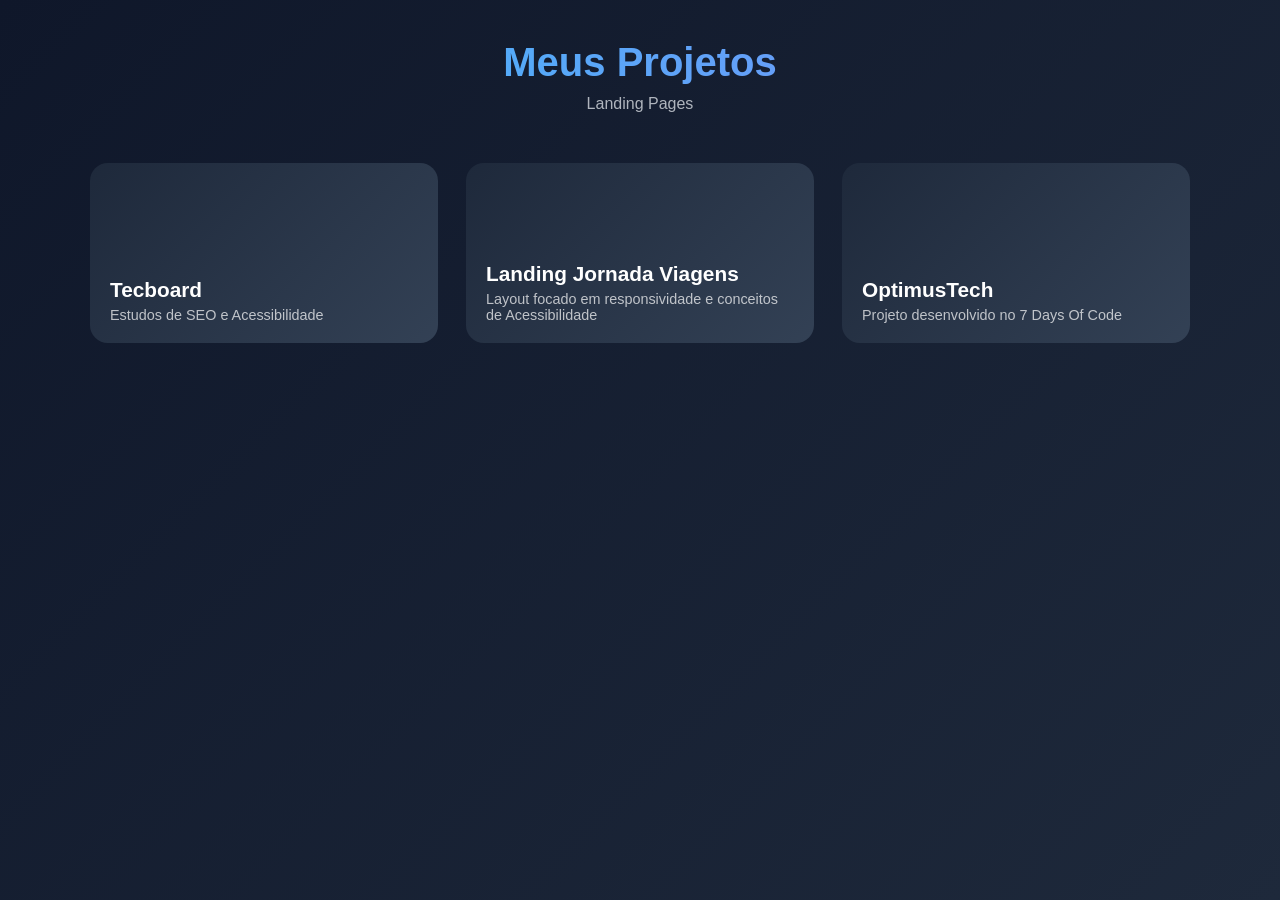
==== index.html @ 57f097b0 "Criando o header da aplicacao" ====
<!DOCTYPE html>
<html lang="pt-br">

<head>
    <meta charset="UTF-8">
    <title>Minhas Landing Pages</title>
    <meta name="viewport" content="width=device-width, initial-scale=1.0">

    <link rel="stylesheet" href="style.css">
</head>

<body>

    <header>
        <h1>Meus Projetos</h1>
        <p>Landing Pages</p>
    </header>

    <main class="grid">

        <a href="tecboard/index.html" class="card">
            <div class="card-content">
                <h2>Tecboard</h2>
                <p>Estudos de SEO e Acessibilidade</p>
            </div>
        </a>

        <a href="jornadaViagens/index.html" class="card">
            <div class="card-content">
                <h2>Landing Jornada Viagens</h2>
                <p>Layout focado em responsividade e conceitos de Acessibilidade</p>
            </div>
        </a>

        <a href="7days-job-board/index.html" class="card">
            <div class="card-content">
                <h2>OptimusTech</h2>
                <p>Projeto desenvolvido no 7 Days Of Code</p>
            </div>
        </a>

    </main>

</body>

</html>
---- style.css ----
/* Reset */
* {
    margin: 0;
    padding: 0;
    box-sizing: border-box;
    font-family: 'Segoe UI', sans-serif;
}

/* Fundo com gradiente suave */
body {
    background: linear-gradient(135deg, #0f172a, #1e293b);
    color: #f1f5f9;
    min-height: 100vh;
    padding: 40px 20px;
}

/* Header */
header {
    text-align: center;
    margin-bottom: 50px;
}

header h1 {
    font-size: 2.5rem;
    margin-bottom: 10px;
    background: linear-gradient(90deg, #38bdf8, #818cf8);
    -webkit-background-clip: text;
    -webkit-text-fill-color: transparent;
}

header p {
    opacity: 0.7;
}

/* Grid */
.grid {
    max-width: 1100px;
    margin: 0 auto;
    display: grid;
    grid-template-columns: repeat(auto-fit, minmax(260px, 1fr));
    gap: 28px;
}

/* Card */
.card {
    position: relative;
    height: 180px;
    border-radius: 18px;
    overflow: hidden;
    text-decoration: none;
    color: white;
    background: linear-gradient(135deg, #1e293b, #334155);
    transition: all 0.3s ease;
    display: flex;
    align-items: flex-end;
    padding: 20px;
}

/* Glow suave */
.card::before {
    content: "";
    position: absolute;
    inset: 0;
    background: radial-gradient(circle at top left, rgba(56, 189, 248, 0.25), transparent);
    opacity: 0;
    transition: 0.3s;
}

/* Hover */
.card:hover {
    transform: translateY(-8px) scale(1.02);
}

.card:hover::before {
    opacity: 1;
}

/* Conteúdo */
.card-content h2 {
    font-size: 1.3rem;
    margin-bottom: 5px;
}

.card-content p {
    font-size: 0.9rem;
    opacity: 0.7;
}

/* Responsivo */
@media (max-width: 600px) {
    header h1 {
        font-size: 2rem;
    }

    .card {
        height: 150px;
    }
}
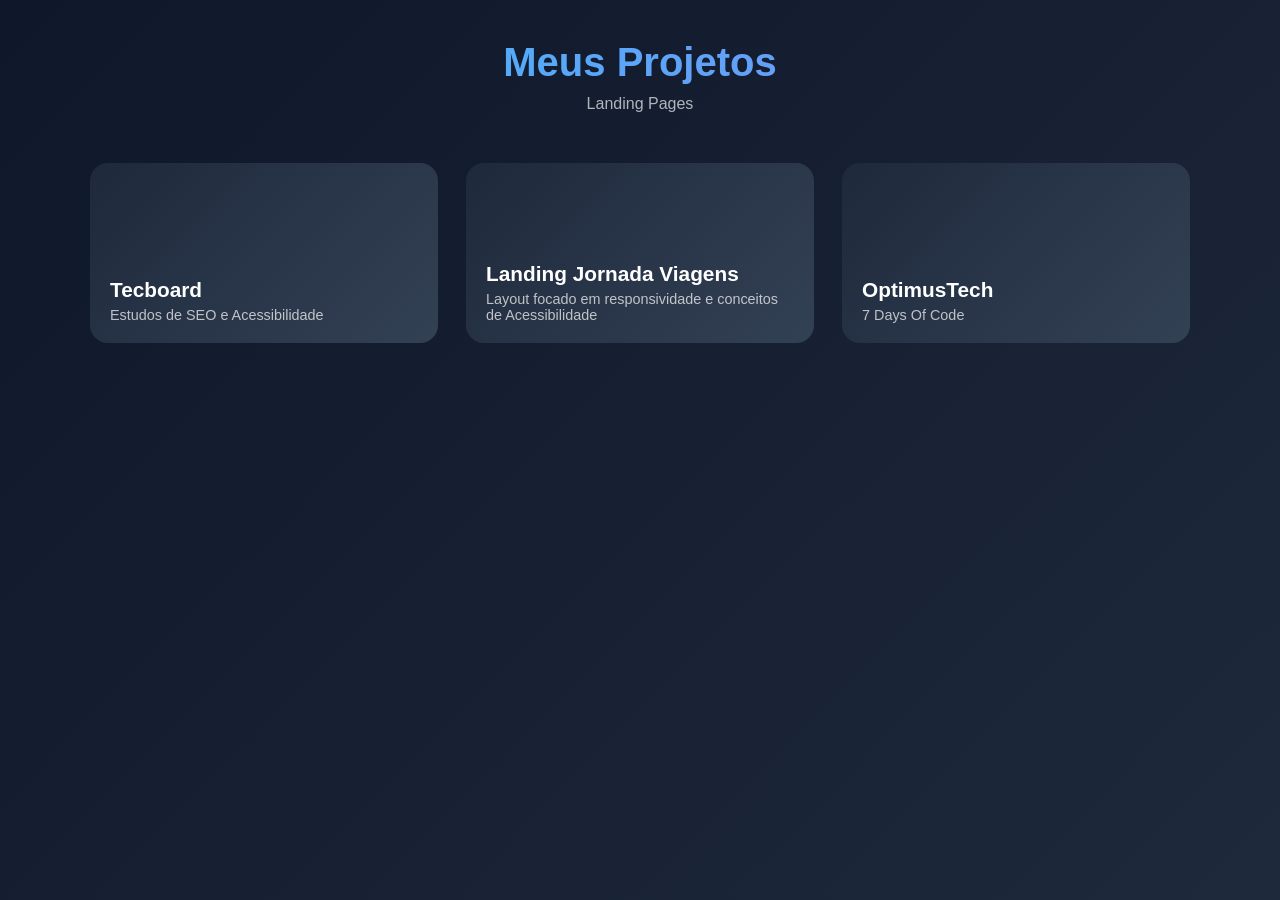
==== commit 767946fe: "Criando o header da aplicacao" ====
--- a/index.html
+++ b/index.html
@@ -35,9 +35,10 @@
         <a href="7days-job-board/index.html" class="card">
             <div class="card-content">
                 <h2>OptimusTech</h2>
-                <p>Projeto desenvolvido no 7 Days Of Code</p>
+                <p>7 Days Of Code</p>
             </div>
         </a>
+
 
     </main>
 
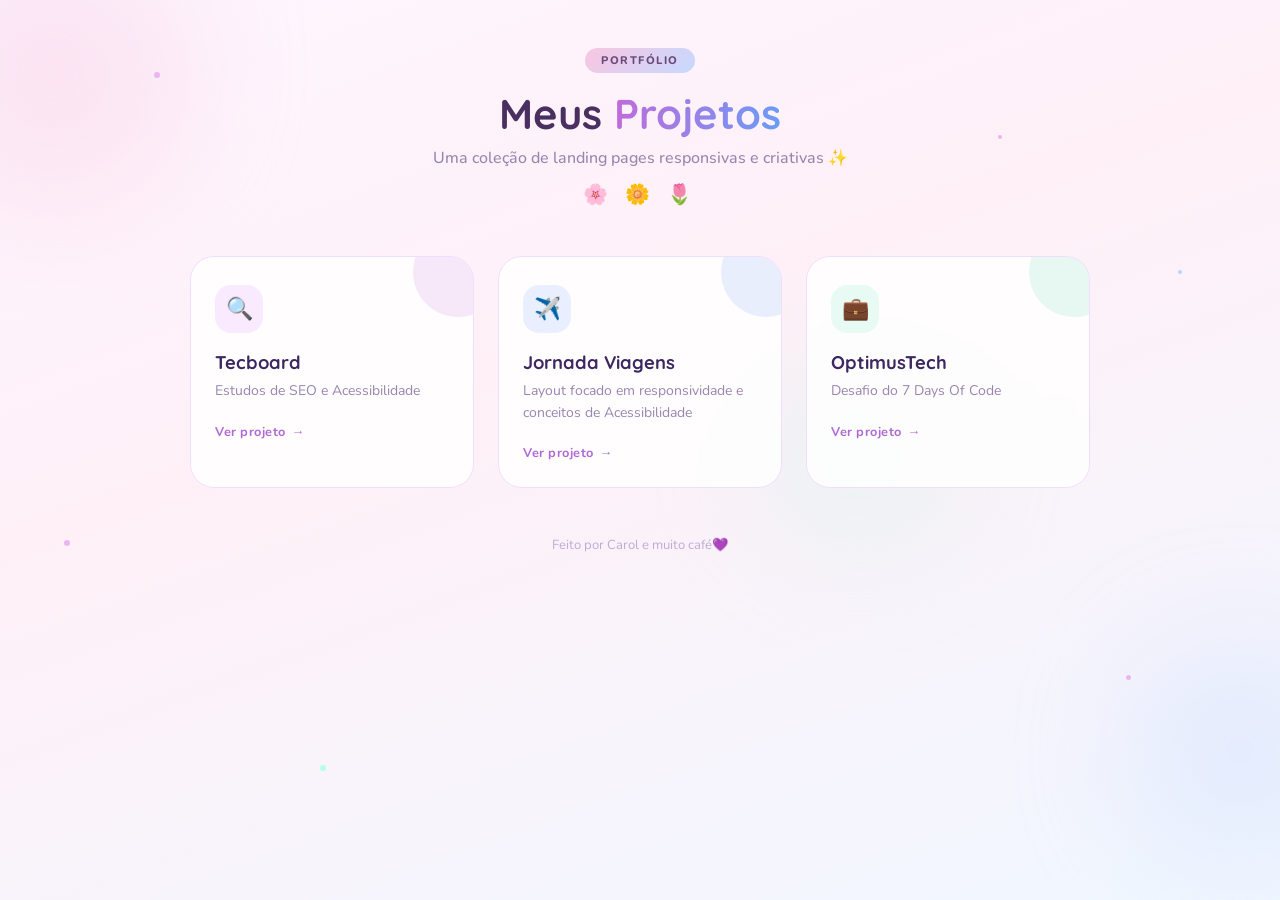
==== commit 4ee775a9: "Pagina inicial de landing pages" ====
--- a/index.html
+++ b/index.html
@@ -1,47 +1,68 @@
-<!DOCTYPE html>
+<!doctype html>
 <html lang="pt-br">
 
 <head>
-    <meta charset="UTF-8">
+    <meta charset="UTF-8" />
     <title>Minhas Landing Pages</title>
-    <meta name="viewport" content="width=device-width, initial-scale=1.0">
-
-    <link rel="stylesheet" href="style.css">
+    <meta name="viewport" content="width=device-width, initial-scale=1.0" />
+    <link rel="preconnect" href="https://fonts.googleapis.com" />
+    <link
+        href="https://fonts.googleapis.com/css2?family=Nunito:wght@400;600;700;800&family=Quicksand:wght@500;600;700&display=swap"
+        rel="stylesheet" />
+    <link rel="stylesheet" href="style.css" />
 </head>
 
 <body>
+    <div class="deco-blob blob1"></div>
+    <div class="deco-blob blob2"></div>
+    <div class="deco-blob blob3"></div>
+
+    <div class="stars">
+        <div class="star" style="top: 8%; left: 12%; animation-delay: 0s"></div>
+        <div class="star" style="top: 15%; left: 78%; animation-delay: 0.8s; width: 4px; height: 4px;"></div>
+        <div class="star" style="top: 60%; left: 5%; animation-delay: 1.4s"></div>
+        <div class="star" style="top: 75%; left: 88%; animation-delay: 0.3s; width: 5px; height: 5px;"></div>
+        <div class="star" style="top: 30%; left: 92%; animation-delay: 2s; width: 4px; height: 4px; background: #b6d4ff;"></div>
+        <div class="star" style="top: 85%; left: 25%; animation-delay: 1s; background: #b6ffe6"></div>
+    </div>
 
     <header>
-        <h1>Meus Projetos</h1>
-        <p>Landing Pages</p>
+        <div class="header-badge">portfólio</div>
+        <h1>Meus <span class="accent">Projetos</span></h1>
+        <p>Uma coleção de landing pages responsivas e criativas ✨</p>
+        <div class="deco-flowers">🌸 🌼 🌷</div>
     </header>
 
     <main class="grid">
-
         <a href="tecboard/index.html" class="card">
+            <div class="card-icon">🔍</div>
             <div class="card-content">
                 <h2>Tecboard</h2>
                 <p>Estudos de SEO e Acessibilidade</p>
+                <span class="card-cta">Ver projeto <span class="cta-arrow">→</span></span>
             </div>
         </a>
 
         <a href="jornadaViagens/index.html" class="card">
+            <div class="card-icon">✈️</div>
             <div class="card-content">
-                <h2>Landing Jornada Viagens</h2>
+                <h2>Jornada Viagens</h2>
                 <p>Layout focado em responsividade e conceitos de Acessibilidade</p>
+                <span class="card-cta">Ver projeto <span class="cta-arrow">→</span></span>
             </div>
         </a>
 
         <a href="7days-job-board/index.html" class="card">
+            <div class="card-icon">💼</div>
             <div class="card-content">
                 <h2>OptimusTech</h2>
-                <p>7 Days Of Code</p>
+                <p>Desafio do 7 Days Of Code</p>
+                <span class="card-cta">Ver projeto <span class="cta-arrow">→</span></span>
             </div>
         </a>
-
-
     </main>
 
+    <footer>Feito por Carol e muito café💜</footer>
 </body>
 
 </html>
--- a/style.css
+++ b/style.css
@@ -1,89 +1,261 @@
 /* Reset */
-* {
+*,
+*::before,
+*::after {
     margin: 0;
     padding: 0;
     box-sizing: border-box;
-    font-family: 'Segoe UI', sans-serif;
-}
-
-/* Fundo com gradiente suave */
+}
+
 body {
-    background: linear-gradient(135deg, #0f172a, #1e293b);
-    color: #f1f5f9;
+    font-family: 'Nunito', sans-serif;
+    background: linear-gradient(160deg, #fdf6ff 0%, #fff0f7 40%, #f0f7ff 100%);
     min-height: 100vh;
-    padding: 40px 20px;
+    padding: 48px 24px 56px;
+    position: relative;
+    overflow-x: hidden;
+    color: #3d2760;
+}
+
+/* Blobs decorativos */
+.deco-blob {
+    position: fixed;
+    border-radius: 50%;
+    filter: blur(60px);
+    opacity: 0.35;
+    pointer-events: none;
+    z-index: 0;
+}
+
+.blob1 {
+    width: 280px;
+    height: 280px;
+    background: #f9c6e0;
+    top: -70px;
+    left: -90px;
+}
+
+.blob2 {
+    width: 220px;
+    height: 220px;
+    background: #c6d9ff;
+    bottom: 40px;
+    right: -70px;
+}
+
+.blob3 {
+    width: 180px;
+    height: 180px;
+    background: #c6f5e6;
+    top: 40%;
+    left: 60%;
+}
+
+/* Estrelinhas */
+.stars {
+    position: fixed;
+    inset: 0;
+    pointer-events: none;
+    z-index: 0;
+}
+
+.star {
+    position: absolute;
+    width: 6px;
+    height: 6px;
+    border-radius: 50%;
+    background: #e9b6f0;
+    animation: twinkle 3s infinite alternate;
+}
+
+@keyframes twinkle {
+    from {
+        opacity: 0.2;
+        transform: scale(0.8);
+    }
+
+    to {
+        opacity: 0.9;
+        transform: scale(1.3);
+    }
 }
 
 /* Header */
 header {
     text-align: center;
-    margin-bottom: 50px;
+    margin-bottom: 48px;
+    position: relative;
+    z-index: 1;
+}
+
+.header-badge {
+    display: inline-block;
+    background: linear-gradient(135deg, #f9c6e0, #c6d9ff);
+    color: #6b4a7a;
+    font-size: 11px;
+    font-weight: 800;
+    letter-spacing: 0.14em;
+    text-transform: uppercase;
+    padding: 5px 16px;
+    border-radius: 99px;
+    margin-bottom: 16px;
 }
 
 header h1 {
-    font-size: 2.5rem;
-    margin-bottom: 10px;
-    background: linear-gradient(90deg, #38bdf8, #818cf8);
+    font-family: 'Quicksand', sans-serif;
+    font-size: 2.6rem;
+    font-weight: 700;
+    color: #4a3060;
+    line-height: 1.2;
+    margin-bottom: 8px;
+}
+
+.accent {
+    background: linear-gradient(90deg, #c06bda, #6b9bf7);
     -webkit-background-clip: text;
     -webkit-text-fill-color: transparent;
 }
 
 header p {
-    opacity: 0.7;
+    color: #9a85b0;
+    font-size: 1rem;
+    font-weight: 500;
+}
+
+.deco-flowers {
+    margin-top: 12px;
+    font-size: 20px;
+    letter-spacing: 6px;
 }
 
 /* Grid */
 .grid {
-    max-width: 1100px;
+    max-width: 900px;
     margin: 0 auto;
     display: grid;
-    grid-template-columns: repeat(auto-fit, minmax(260px, 1fr));
-    gap: 28px;
+    grid-template-columns: repeat(auto-fit, minmax(240px, 1fr));
+    gap: 24px;
+    position: relative;
+    z-index: 1;
 }
 
 /* Card */
 .card {
-    position: relative;
-    height: 180px;
-    border-radius: 18px;
+    background: rgba(255, 255, 255, 0.82);
+    border: 1.5px solid #f0deff;
+    border-radius: 24px;
+    padding: 28px 24px 24px;
+    text-decoration: none;
+    color: inherit;
+    display: block;
+    transition: transform 0.25s cubic-bezier(.34, 1.56, .64, 1), box-shadow 0.25s ease, border-color 0.25s;
+    position: relative;
     overflow: hidden;
-    text-decoration: none;
-    color: white;
-    background: linear-gradient(135deg, #1e293b, #334155);
-    transition: all 0.3s ease;
-    display: flex;
-    align-items: flex-end;
-    padding: 20px;
-}
-
-/* Glow suave */
+    backdrop-filter: blur(6px);
+}
+
 .card::before {
     content: "";
     position: absolute;
-    inset: 0;
-    background: radial-gradient(circle at top left, rgba(56, 189, 248, 0.25), transparent);
-    opacity: 0;
-    transition: 0.3s;
-}
-
-/* Hover */
+    top: -30px;
+    right: -30px;
+    width: 90px;
+    height: 90px;
+    border-radius: 50%;
+    opacity: 0.15;
+    transition: opacity 0.3s, transform 0.3s;
+}
+
+.card:nth-child(1)::before {
+    background: #c06bda;
+}
+
+.card:nth-child(2)::before {
+    background: #6b9bf7;
+}
+
+.card:nth-child(3)::before {
+    background: #5dd6b0;
+}
+
 .card:hover {
     transform: translateY(-8px) scale(1.02);
+    box-shadow: 0 16px 48px rgba(160, 100, 200, 0.18);
+    border-color: #d9b8f8;
 }
 
 .card:hover::before {
-    opacity: 1;
+    opacity: 0.28;
+    transform: scale(1.2);
+}
+
+/* Ícone */
+.card-icon {
+    width: 48px;
+    height: 48px;
+    border-radius: 16px;
+    display: flex;
+    align-items: center;
+    justify-content: center;
+    font-size: 22px;
+    margin-bottom: 18px;
+}
+
+.card:nth-child(1) .card-icon {
+    background: #f9eaff;
+}
+
+.card:nth-child(2) .card-icon {
+    background: #eaefff;
+}
+
+.card:nth-child(3) .card-icon {
+    background: #e8faf4;
 }
 
 /* Conteúdo */
 .card-content h2 {
-    font-size: 1.3rem;
-    margin-bottom: 5px;
+    font-family: 'Quicksand', sans-serif;
+    font-size: 1.15rem;
+    font-weight: 700;
+    color: #3d2760;
+    margin-bottom: 6px;
 }
 
 .card-content p {
-    font-size: 0.9rem;
-    opacity: 0.7;
+    font-size: 0.875rem;
+    color: #9a85b0;
+    line-height: 1.55;
+    margin-bottom: 18px;
+}
+
+.card-cta {
+    display: inline-flex;
+    align-items: center;
+    gap: 6px;
+    font-size: 0.8rem;
+    font-weight: 700;
+    color: #b06ad6;
+    letter-spacing: 0.04em;
+}
+
+.cta-arrow {
+    display: inline-block;
+    transition: transform 0.2s;
+}
+
+.card:hover .cta-arrow {
+    transform: translateX(4px);
+}
+
+/* Footer */
+footer {
+    text-align: center;
+    margin-top: 48px;
+    color: #c2aad8;
+    font-size: 0.82rem;
+    position: relative;
+    z-index: 1;
 }
 
 /* Responsivo */
@@ -91,8 +263,4 @@
     header h1 {
         font-size: 2rem;
     }
-
-    .card {
-        height: 150px;
-    }
 }
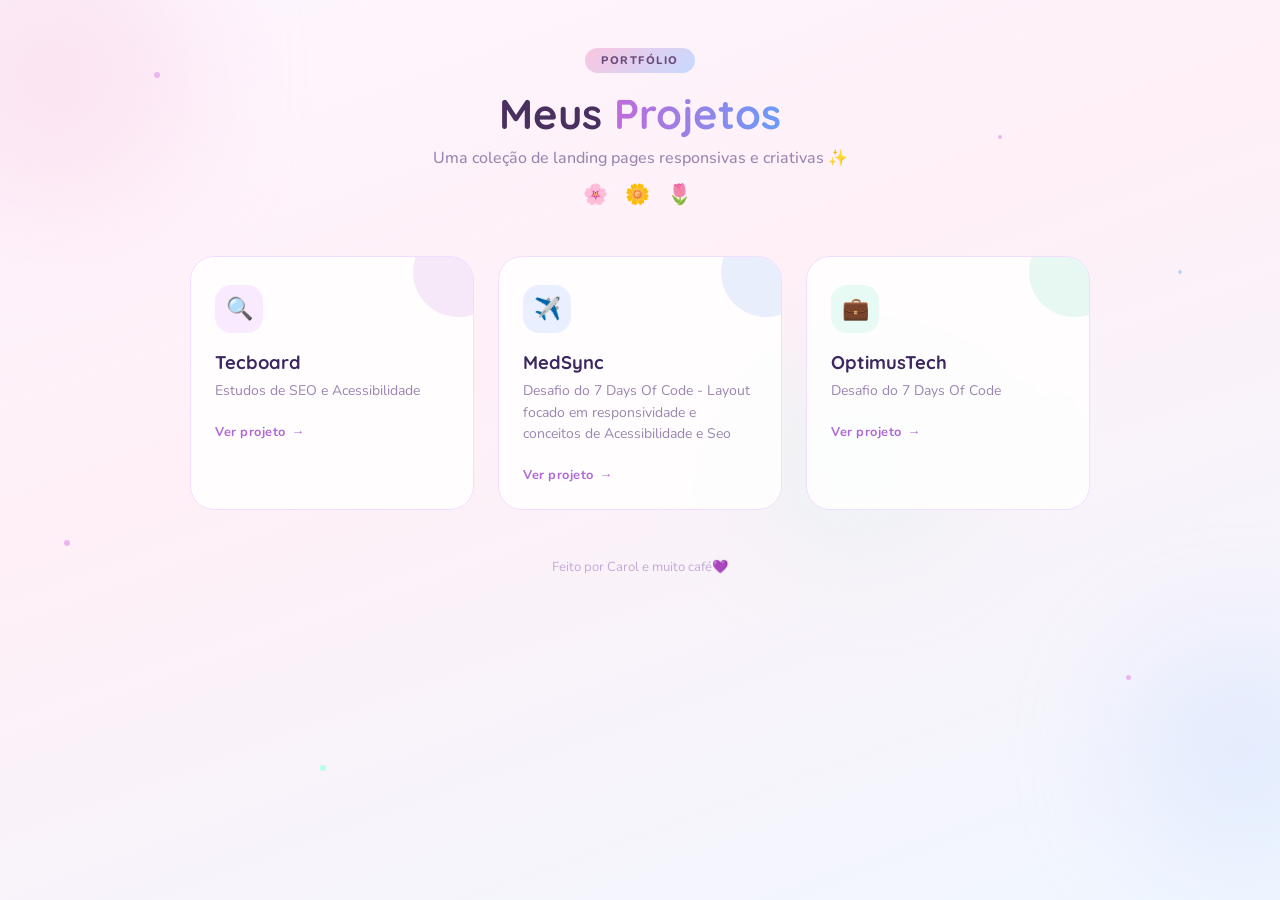
==== commit ebb6c68d: "Update index.html" ====
--- a/index.html
+++ b/index.html
@@ -3,6 +3,7 @@
 
 <head>
     <meta charset="UTF-8" />
+    <link rel="icon" type="image/x-icon" href="favicon.png">
     <title>Minhas Landing Pages</title>
     <meta name="viewport" content="width=device-width, initial-scale=1.0" />
     <link rel="preconnect" href="https://fonts.googleapis.com" />
@@ -43,11 +44,11 @@
             </div>
         </a>
 
-        <a href="jornadaViagens/index.html" class="card">
+        <a href="7days-responsive-clinic/index.html" class="card">
             <div class="card-icon">✈️</div>
             <div class="card-content">
-                <h2>Jornada Viagens</h2>
-                <p>Layout focado em responsividade e conceitos de Acessibilidade</p>
+                <h2>MedSync</h2>
+                <p>Desafio do 7 Days Of Code - Layout focado em responsividade e conceitos de Acessibilidade e Seo</p>
                 <span class="card-cta">Ver projeto <span class="cta-arrow">→</span></span>
             </div>
         </a>
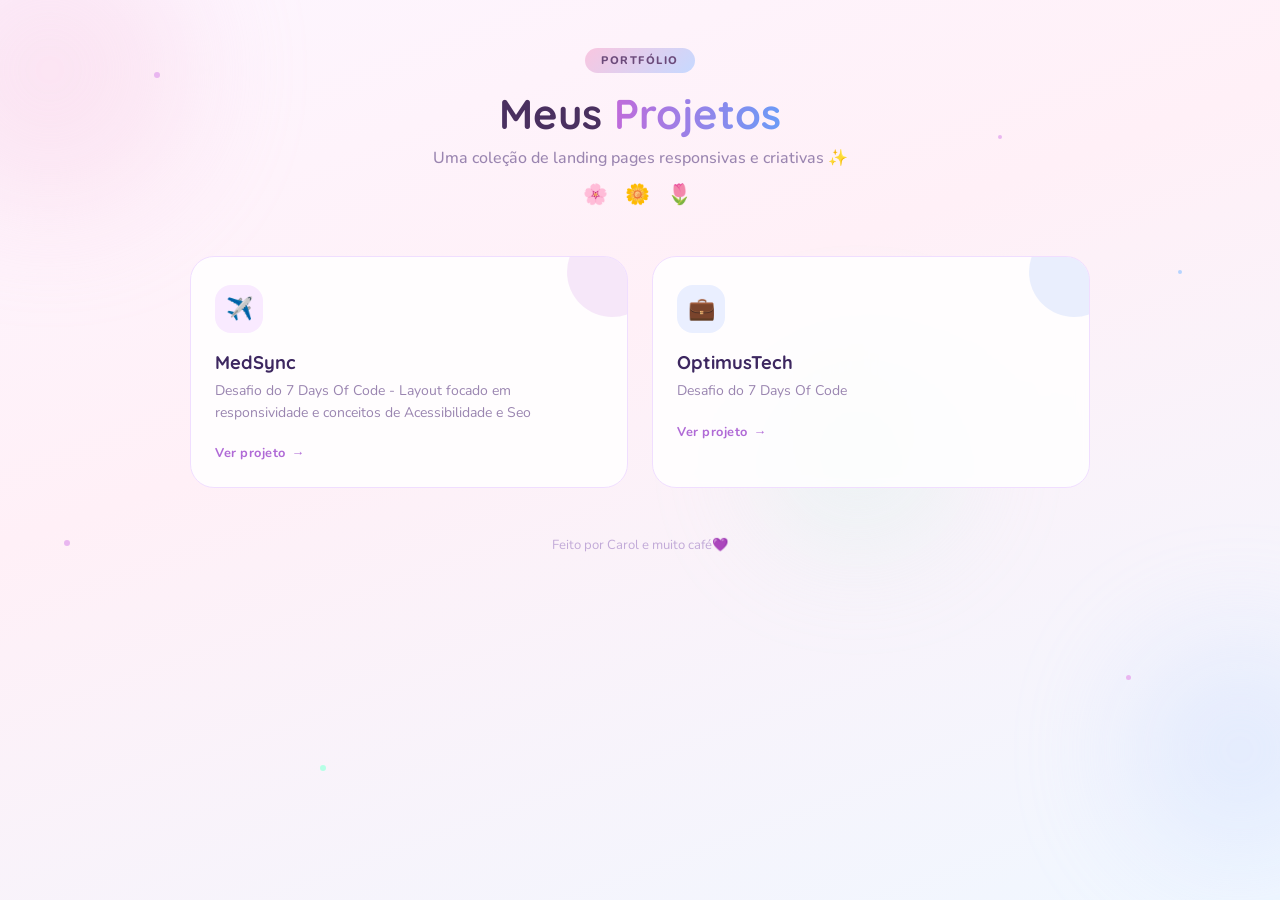
==== commit 200c02db: "Update index.html" ====
--- a/index.html
+++ b/index.html
@@ -35,14 +35,6 @@
     </header>
 
     <main class="grid">
-        <a href="tecboard/index.html" class="card">
-            <div class="card-icon">🔍</div>
-            <div class="card-content">
-                <h2>Tecboard</h2>
-                <p>Estudos de SEO e Acessibilidade</p>
-                <span class="card-cta">Ver projeto <span class="cta-arrow">→</span></span>
-            </div>
-        </a>
 
         <a href="7days-responsive-clinic/index.html" class="card">
             <div class="card-icon">✈️</div>
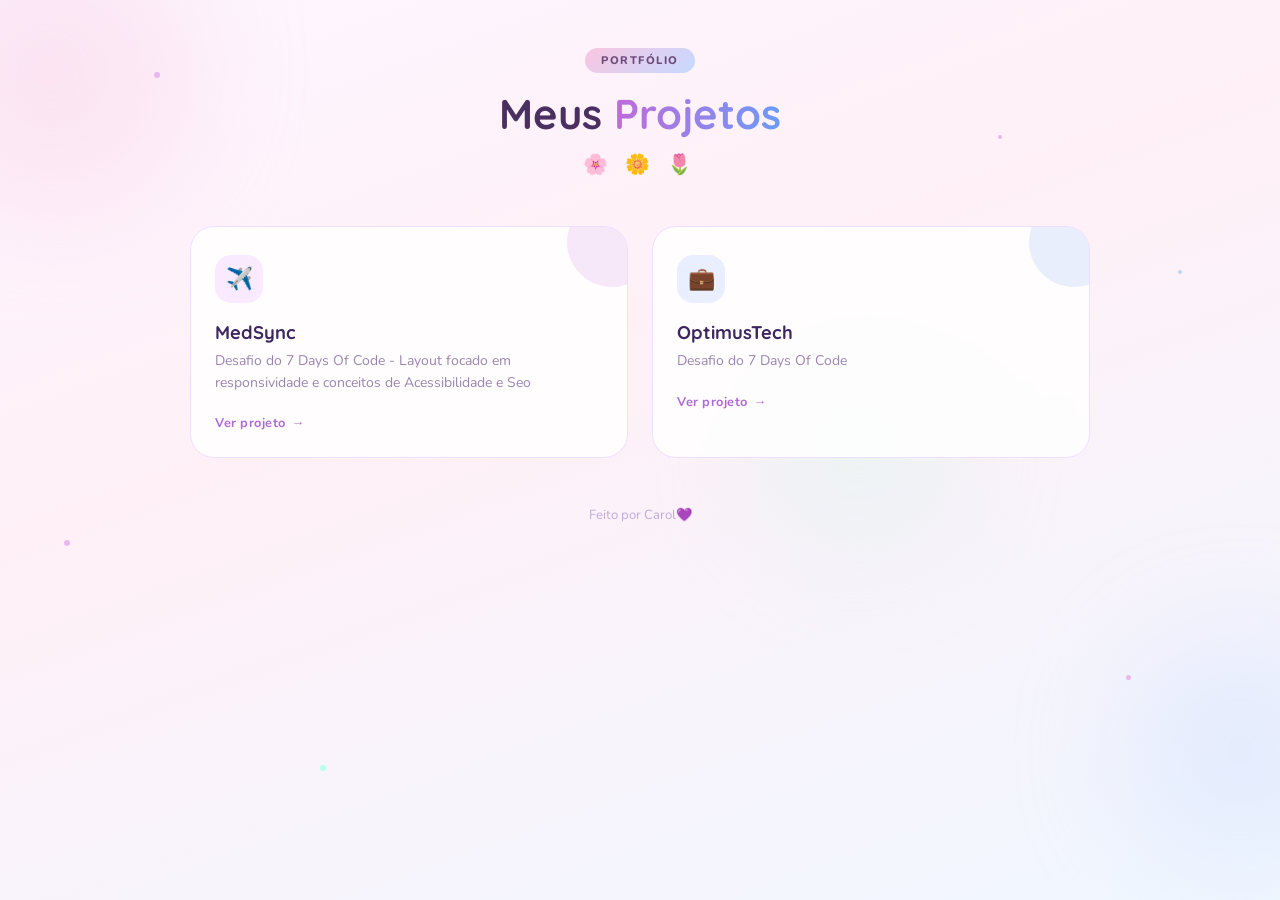
==== commit a554bd83: "Update index.html" ====
--- a/index.html
+++ b/index.html
@@ -30,7 +30,6 @@
     <header>
         <div class="header-badge">portfólio</div>
         <h1>Meus <span class="accent">Projetos</span></h1>
-        <p>Uma coleção de landing pages responsivas e criativas ✨</p>
         <div class="deco-flowers">🌸 🌼 🌷</div>
     </header>
 
@@ -55,7 +54,7 @@
         </a>
     </main>
 
-    <footer>Feito por Carol e muito café💜</footer>
+    <footer>Feito por Carol💜</footer>
 </body>
 
 </html>
